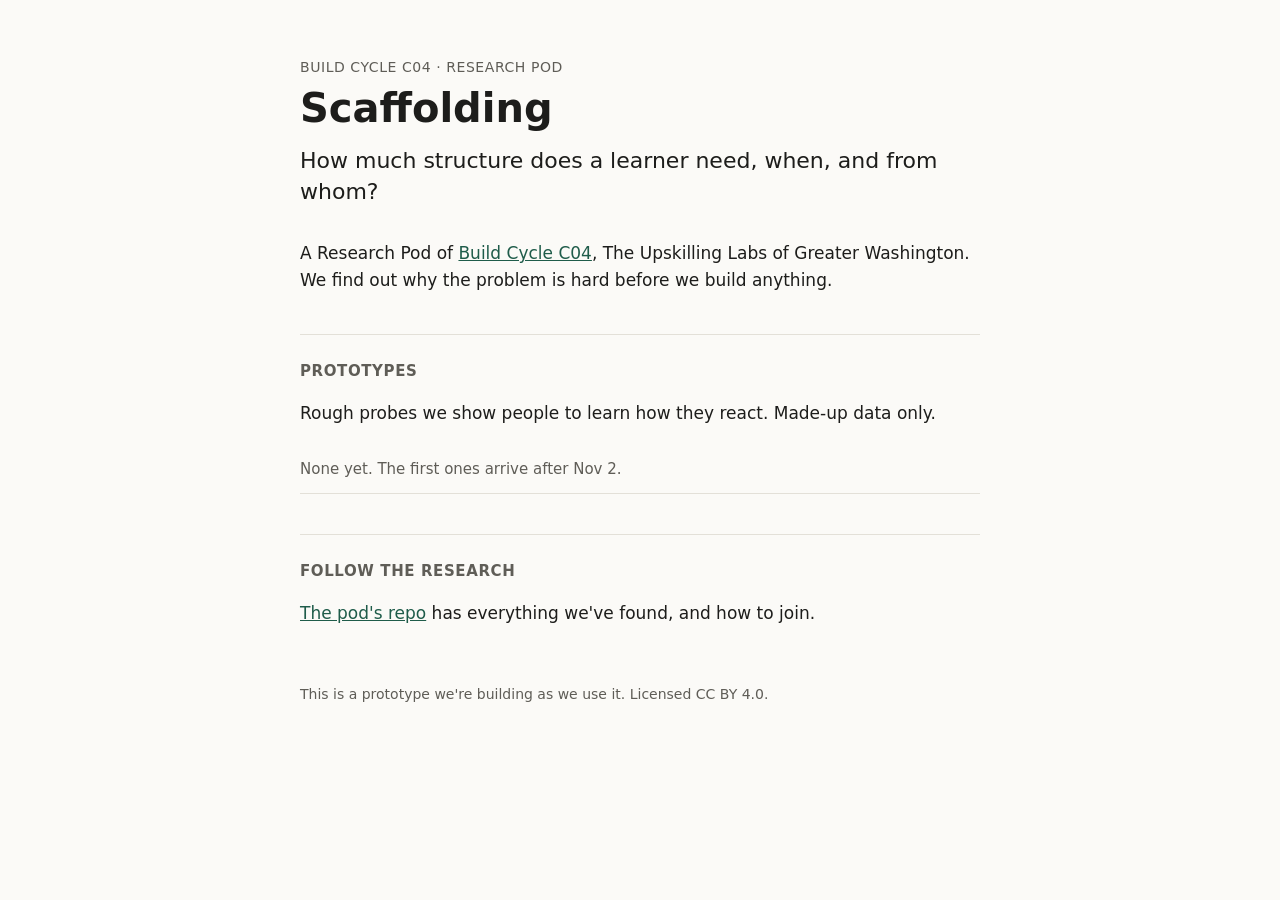
==== index.html @ d533a897 "Pod website and Vercel config Co-Authored-By: Claude Opus 5.5 <noreply@anthropic.com> Claude-Session" ====
<!doctype html>
<html lang="en">
<head>
<meta charset="utf-8">
<meta name="viewport" content="width=device-width, initial-scale=1">
<title>Scaffolding · Build Cycle C04</title>
<meta name="description" content="Scaffolding, a Research Pod in Build Cycle C04 of The Upskilling Labs of Greater Washington.">
<style>
  :root { --bg:#fbfaf7; --ink:#1d1d1b; --muted:#5f5d57; --line:#e3e0d8; --accent:#1f5c4a; }
  @media (prefers-color-scheme: dark) { :root { --bg:#141412; --ink:#efede7; --muted:#a8a59c; --line:#2c2b27; --accent:#7cc4a8; } }
  * { box-sizing:border-box; }
  body { margin:0; background:var(--bg); color:var(--ink); font:17px/1.6 system-ui,-apple-system,"Segoe UI",sans-serif; }
  main { max-width:720px; margin:0 auto; padding:56px 20px 80px; }
  .eyebrow { color:var(--muted); font-size:14px; letter-spacing:.04em; text-transform:uppercase; margin:0 0 8px; }
  h1 { font-size:40px; line-height:1.1; margin:0 0 16px; }
  .question { font-size:22px; line-height:1.4; margin:0 0 32px; }
  h2 { font-size:15px; text-transform:uppercase; letter-spacing:.04em; color:var(--muted); border-top:1px solid var(--line); padding-top:24px; margin:40px 0 12px; }
  ul { list-style:none; padding:0; margin:0; }
  li { padding:12px 0; border-bottom:1px solid var(--line); }
  a { color:var(--accent); }
  .meta { display:block; color:var(--muted); font-size:15px; }
  footer { margin-top:56px; color:var(--muted); font-size:14px; }
</style>
</head>
<body>
<main>
  <p class="eyebrow">Build Cycle C04 · Research Pod</p>
  <h1>Scaffolding</h1>
  <p class="question">How much structure does a learner need, when, and from whom?</p>

  <p>A Research Pod of <a href="https://github.com/wash-TheUpskillingLabs/c04">Build Cycle C04</a>, The Upskilling Labs of Greater Washington. We find out why the problem is hard before we build anything.</p>

  <h2>Prototypes</h2>
  <p>Rough probes we show people to learn how they react. Made-up data only.</p>
  <ul id="prototypes">
    <!-- PROTOTYPES: one <li> per prototype, newest first. Format:
    <li><a href="/prototypes/shortname/">Prototype name</a><span class="meta">The one question it tests</span></li>
    -->
    <li class="meta">None yet. The first ones arrive after Nov 2.</li>
  </ul>

  <h2>Follow the research</h2>
  <p><a href="https://github.com/wash-TheUpskillingLabs/c04-scaffolding">The pod's repo</a> has everything we've found, and how to join.</p>

  <footer>This is a prototype we're building as we use it. Licensed CC BY 4.0.</footer>
</main>
</body>
</html>
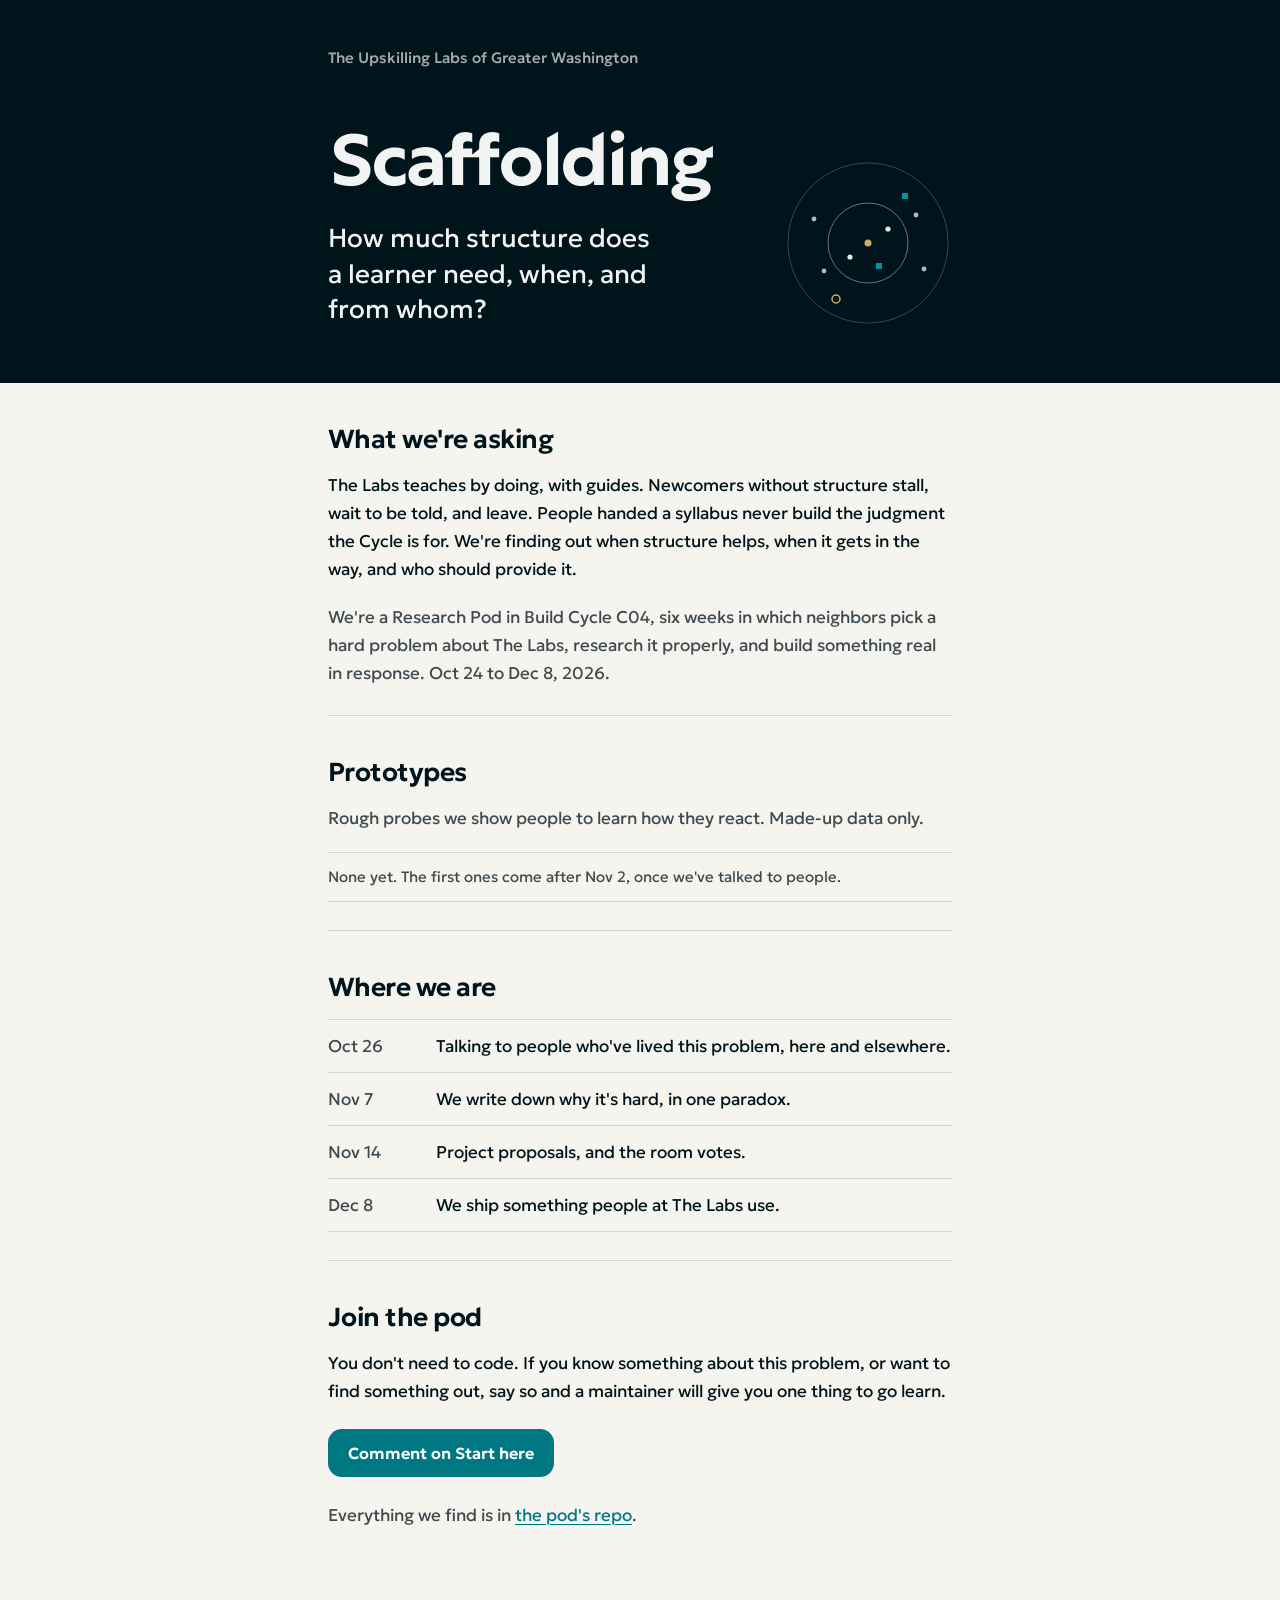
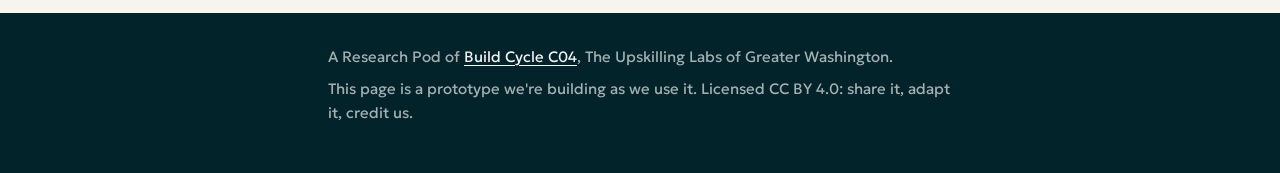
==== commit 8334753b: "Pod page in The Labs' design system Co-Authored-By: Claude Fable 5.1 <noreply@anthropic.com> Claude-" ====
--- a/index.html
+++ b/index.html
@@ -3,46 +3,134 @@
 <head>
 <meta charset="utf-8">
 <meta name="viewport" content="width=device-width, initial-scale=1">
-<title>Scaffolding · Build Cycle C04</title>
-<meta name="description" content="Scaffolding, a Research Pod in Build Cycle C04 of The Upskilling Labs of Greater Washington.">
+<title>Scaffolding</title>
+<meta name="description" content="Scaffolding: a Research Pod in Build Cycle C04, The Upskilling Labs of Greater Washington. How much structure does a learner need, when, and from whom?">
+<link rel="preconnect" href="https://fonts.googleapis.com">
+<link rel="preconnect" href="https://fonts.gstatic.com" crossorigin>
+<link href="https://fonts.googleapis.com/css2?family=Geologica:wght,SHRP@300..800,0..100&display=swap" rel="stylesheet">
 <style>
-  :root { --bg:#fbfaf7; --ink:#1d1d1b; --muted:#5f5d57; --line:#e3e0d8; --accent:#1f5c4a; }
-  @media (prefers-color-scheme: dark) { :root { --bg:#141412; --ink:#efede7; --muted:#a8a59c; --line:#2c2b27; --accent:#7cc4a8; } }
-  * { box-sizing:border-box; }
-  body { margin:0; background:var(--bg); color:var(--ink); font:17px/1.6 system-ui,-apple-system,"Segoe UI",sans-serif; }
-  main { max-width:720px; margin:0 auto; padding:56px 20px 80px; }
-  .eyebrow { color:var(--muted); font-size:14px; letter-spacing:.04em; text-transform:uppercase; margin:0 0 8px; }
-  h1 { font-size:40px; line-height:1.1; margin:0 0 16px; }
-  .question { font-size:22px; line-height:1.4; margin:0 0 32px; }
-  h2 { font-size:15px; text-transform:uppercase; letter-spacing:.04em; color:var(--muted); border-top:1px solid var(--line); padding-top:24px; margin:40px 0 12px; }
-  ul { list-style:none; padding:0; margin:0; }
-  li { padding:12px 0; border-bottom:1px solid var(--line); }
-  a { color:var(--accent); }
-  .meta { display:block; color:var(--muted); font-size:15px; }
-  footer { margin-top:56px; color:var(--muted); font-size:14px; }
+/* The Labs' design rules, as the brand states them.
+   Tokens: ink #00141b, navy #03232a, forest #005f68, teal #0094a0 (focus and accents only),
+   teal-deep #007882 (links and actions on light), paper #f6f4ef (the only light page background),
+   gold #cfab67 (the regional metal; the one thing to notice), red #e11d2a (reserved for "Join The Labs").
+   One radius, 14px, on every rectangular container. No pills. Genuine circles only for dots. A 4px baseline.
+   Geologica throughout; display sizes use the SHRP axis on dark. Text is tinted from the ground, never neutral grey.
+   Structure comes from spacing and hairline rules. Lists are lists, not card grids.
+   Don't: all-caps eyebrows, meta strings joined with middle dots, arrows appended to links,
+   gradient text, glow blobs, coloured left borders, 01/02/03 numbering, fade-up reveals.
+   Voice: the friend who went first. Dry, specific, generous. Names and dates, never adjectives. */
+:root {
+  --ink:#00141b; --navy:#03232a; --forest:#005f68; --teal:#0094a0; --teal-deep:#007882;
+  --paper:#f6f4ef; --gold:#cfab67; --red:#e11d2a;
+  --on-paper:#00141b; --on-paper-2:#3d4a4f; --rule:rgba(0,20,27,.14);
+  --on-dark:rgba(255,255,255,.95); --on-dark-2:rgba(255,255,255,.64); --rule-dark:rgba(255,255,255,.16);
+  --r:14px; --max:720px; --g:clamp(16px,5vw,48px);
+  --font:"Geologica",ui-sans-serif,system-ui,-apple-system,"Segoe UI",Roboto,sans-serif;
+}
+* { box-sizing:border-box; }
+html { background:var(--paper); }
+body { margin:0; font-family:var(--font); font-size:17px; line-height:28px; color:var(--on-paper); background:var(--paper); -webkit-font-smoothing:antialiased; font-synthesis:none; }
+a { color:var(--teal-deep); text-decoration-thickness:1px; text-underline-offset:3px; }
+a:focus-visible, button:focus-visible { outline:2px solid var(--teal); outline-offset:3px; }
+.wrap { max-width:var(--max); margin:0 auto; padding:0 var(--g); }
+
+.cover { background:var(--ink); color:var(--on-dark); padding:48px 0 56px; }
+.lockup { font-size:15px; line-height:20px; font-weight:500; color:var(--on-dark-2); margin:0 0 56px; }
+.cover h1 { font-size:clamp(44px,8vw,72px); line-height:1.02; font-weight:640; letter-spacing:-.03em; font-variation-settings:"SHRP" 100; margin:0 0 24px; text-wrap:balance; }
+.cover .q { font-size:clamp(21px,3vw,26px); line-height:1.35; font-weight:400; color:var(--on-dark); margin:0; max-width:34ch; text-wrap:pretty; }
+.cover .mark { display:block; width:168px; height:168px; margin:40px 0 0; }
+@media (min-width:900px) {
+  .cover .wrap { display:grid; grid-template-columns:1fr 168px; column-gap:48px; align-items:end; }
+  .cover .lockup { grid-column:1 / -1; }
+  .cover .mark { margin:0; }
+}
+
+main section { padding:40px 0 8px; border-bottom:1px solid var(--rule); }
+main section:last-of-type { border-bottom:0; }
+h2 { font-size:26px; line-height:32px; font-weight:600; letter-spacing:-.02em; font-variation-settings:"SHRP" 60; margin:0 0 16px; text-wrap:balance; }
+p { margin:0 0 20px; color:var(--on-paper); text-wrap:pretty; }
+p.quiet { color:var(--on-paper-2); }
+ul { list-style:none; margin:0 0 20px; padding:0; }
+ul li { padding:12px 0; border-top:1px solid var(--rule); }
+ul li:last-child { border-bottom:1px solid var(--rule); }
+li .meta { display:block; color:var(--on-paper-2); font-size:15px; line-height:24px; }
+li time { display:inline-block; min-width:9ch; color:var(--on-paper-2); }
+.btn { display:inline-block; background:var(--teal-deep); color:#fff; text-decoration:none; font-weight:600; font-size:16px; line-height:24px; padding:12px 20px; border-radius:var(--r); margin:4px 0 24px; }
+.btn:hover { background:#00868f; }
+
+footer { background:var(--navy); color:var(--on-dark-2); font-size:15px; line-height:24px; padding:32px 0 40px; margin-top:56px; }
+footer a { color:var(--on-dark); }
+footer p { color:inherit; margin:0 0 8px; }
+@media (prefers-reduced-motion: no-preference) { a, .btn { transition:background .15s cubic-bezier(.32,.72,0,1), color .15s cubic-bezier(.32,.72,0,1); } }
 </style>
 </head>
 <body>
-<main>
-  <p class="eyebrow">Build Cycle C04 · Research Pod</p>
-  <h1>Scaffolding</h1>
-  <p class="question">How much structure does a learner need, when, and from whom?</p>
+<header class="cover">
+  <div class="wrap">
+    <p class="lockup">The Upskilling Labs of Greater Washington</p>
+    <div>
+      <h1>Scaffolding</h1>
+      <p class="q">How much structure does a learner need, when, and from whom?</p>
+    </div>
+    <!-- Two circles: context (inner) and field (outer), drawn in the world's marks: people as dots, places as squares, knowledge as rings. Gold is the one thing to notice. -->
+    <svg class="mark" viewBox="0 0 168 168" aria-hidden="true">
+      <circle cx="84" cy="84" r="80" fill="none" stroke="rgba(255,255,255,.22)" stroke-width="1"/>
+      <circle cx="84" cy="84" r="40" fill="none" stroke="rgba(255,255,255,.4)" stroke-width="1"/>
+      <circle cx="84" cy="84" r="3.5" fill="#cfab67"/>
+      <circle cx="104" cy="70" r="2.6" fill="rgba(255,255,255,.9)"/>
+      <circle cx="66" cy="98" r="2.6" fill="rgba(255,255,255,.9)"/>
+      <rect x="92" y="104" width="6" height="6" fill="#0094a0"/>
+      <circle cx="30" cy="60" r="2.4" fill="rgba(255,255,255,.7)"/>
+      <circle cx="140" cy="110" r="2.4" fill="rgba(255,255,255,.7)"/>
+      <rect x="118" y="34" width="6" height="6" fill="#0094a0"/>
+      <circle cx="52" cy="140" r="4" fill="none" stroke="#cfab67" stroke-width="1.5"/>
+      <circle cx="132" cy="56" r="2.4" fill="rgba(255,255,255,.7)"/>
+      <circle cx="40" cy="112" r="2.4" fill="rgba(255,255,255,.7)"/>
+    </svg>
+  </div>
+</header>
 
-  <p>A Research Pod of <a href="https://github.com/wash-TheUpskillingLabs/c04">Build Cycle C04</a>, The Upskilling Labs of Greater Washington. We find out why the problem is hard before we build anything.</p>
+<main class="wrap">
+  <section>
+    <h2>What we're asking</h2>
+    <p>The Labs teaches by doing, with guides. Newcomers without structure stall, wait to be told, and leave. People handed a syllabus never build the judgment the Cycle is for. We're finding out when structure helps, when it gets in the way, and who should provide it.</p>
+    <p class="quiet">We're a Research Pod in Build Cycle C04, six weeks in which neighbors pick a hard problem about The Labs, research it properly, and build something real in response. Oct 24 to Dec 8, 2026.</p>
+  </section>
 
-  <h2>Prototypes</h2>
-  <p>Rough probes we show people to learn how they react. Made-up data only.</p>
-  <ul id="prototypes">
-    <!-- PROTOTYPES: one <li> per prototype, newest first. Format:
-    <li><a href="/prototypes/shortname/">Prototype name</a><span class="meta">The one question it tests</span></li>
-    -->
-    <li class="meta">None yet. The first ones arrive after Nov 2.</li>
-  </ul>
+  <section>
+    <h2>Prototypes</h2>
+    <p class="quiet">Rough probes we show people to learn how they react. Made-up data only.</p>
+    <ul id="prototypes">
+      <!-- PROTOTYPES: one <li> per prototype, newest first. Format:
+      <li><a href="/prototypes/shortname/">Prototype name</a><span class="meta">The one question it tests. Shown to three people, Nov 9.</span></li>
+      -->
+      <li><span class="meta">None yet. The first ones come after Nov 2, once we've talked to people.</span></li>
+    </ul>
+  </section>
 
-  <h2>Follow the research</h2>
-  <p><a href="https://github.com/wash-TheUpskillingLabs/c04-scaffolding">The pod's repo</a> has everything we've found, and how to join.</p>
+  <section>
+    <h2>Where we are</h2>
+    <ul>
+      <li><time>Oct 26</time>Talking to people who've lived this problem, here and elsewhere.</li>
+      <li><time>Nov 7</time>We write down why it's hard, in one paradox.</li>
+      <li><time>Nov 14</time>Project proposals, and the room votes.</li>
+      <li><time>Dec 8</time>We ship something people at The Labs use.</li>
+    </ul>
+  </section>
 
-  <footer>This is a prototype we're building as we use it. Licensed CC BY 4.0.</footer>
+  <section>
+    <h2>Join the pod</h2>
+    <p>You don't need to code. If you know something about this problem, or want to find something out, say so and a maintainer will give you one thing to go learn.</p>
+    <a class="btn" href="https://github.com/wash-TheUpskillingLabs/c04-scaffolding/issues/1">Comment on Start here</a>
+    <p class="quiet">Everything we find is in <a href="https://github.com/wash-TheUpskillingLabs/c04-scaffolding">the pod's repo</a>.</p>
+  </section>
 </main>
+
+<footer>
+  <div class="wrap">
+    <p>A Research Pod of <a href="https://github.com/wash-TheUpskillingLabs/c04">Build Cycle C04</a>, The Upskilling Labs of Greater Washington.</p>
+    <p>This page is a prototype we're building as we use it. Licensed CC BY 4.0: share it, adapt it, credit us.</p>
+  </div>
+</footer>
 </body>
 </html>
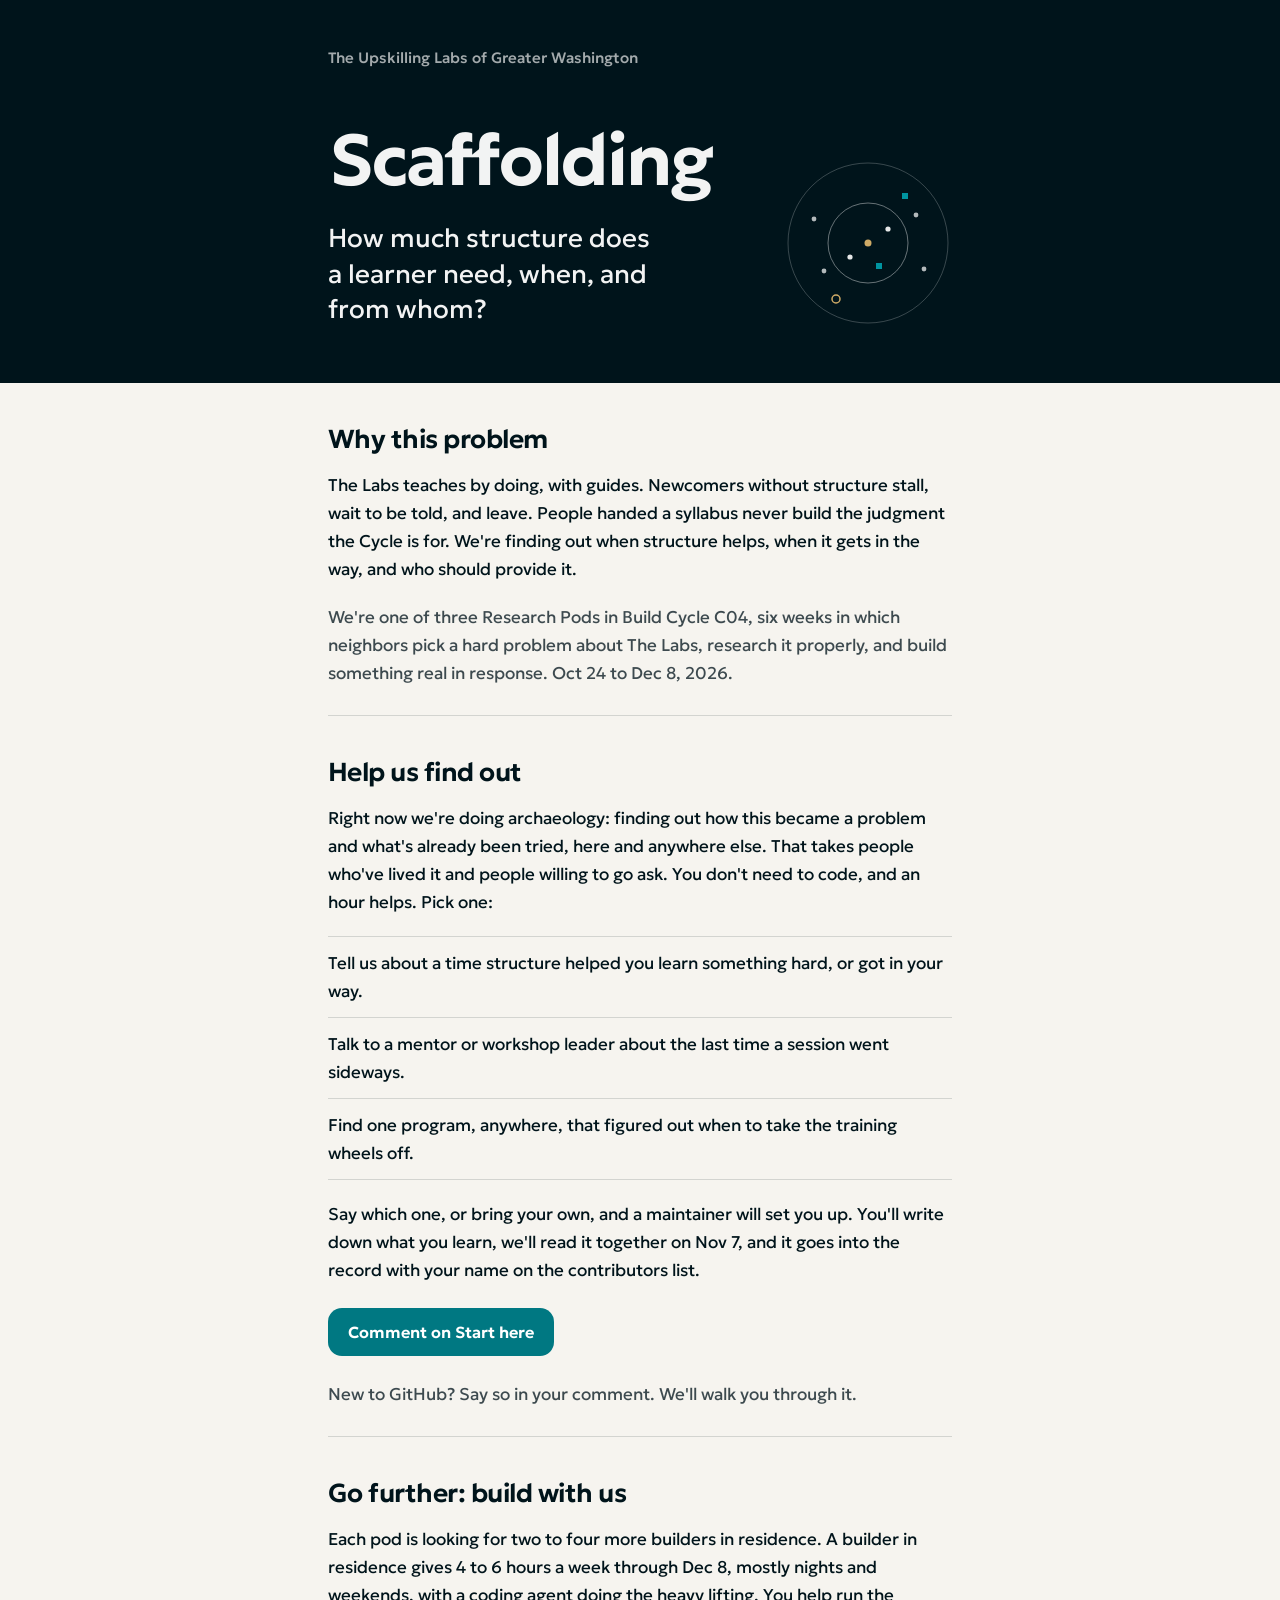
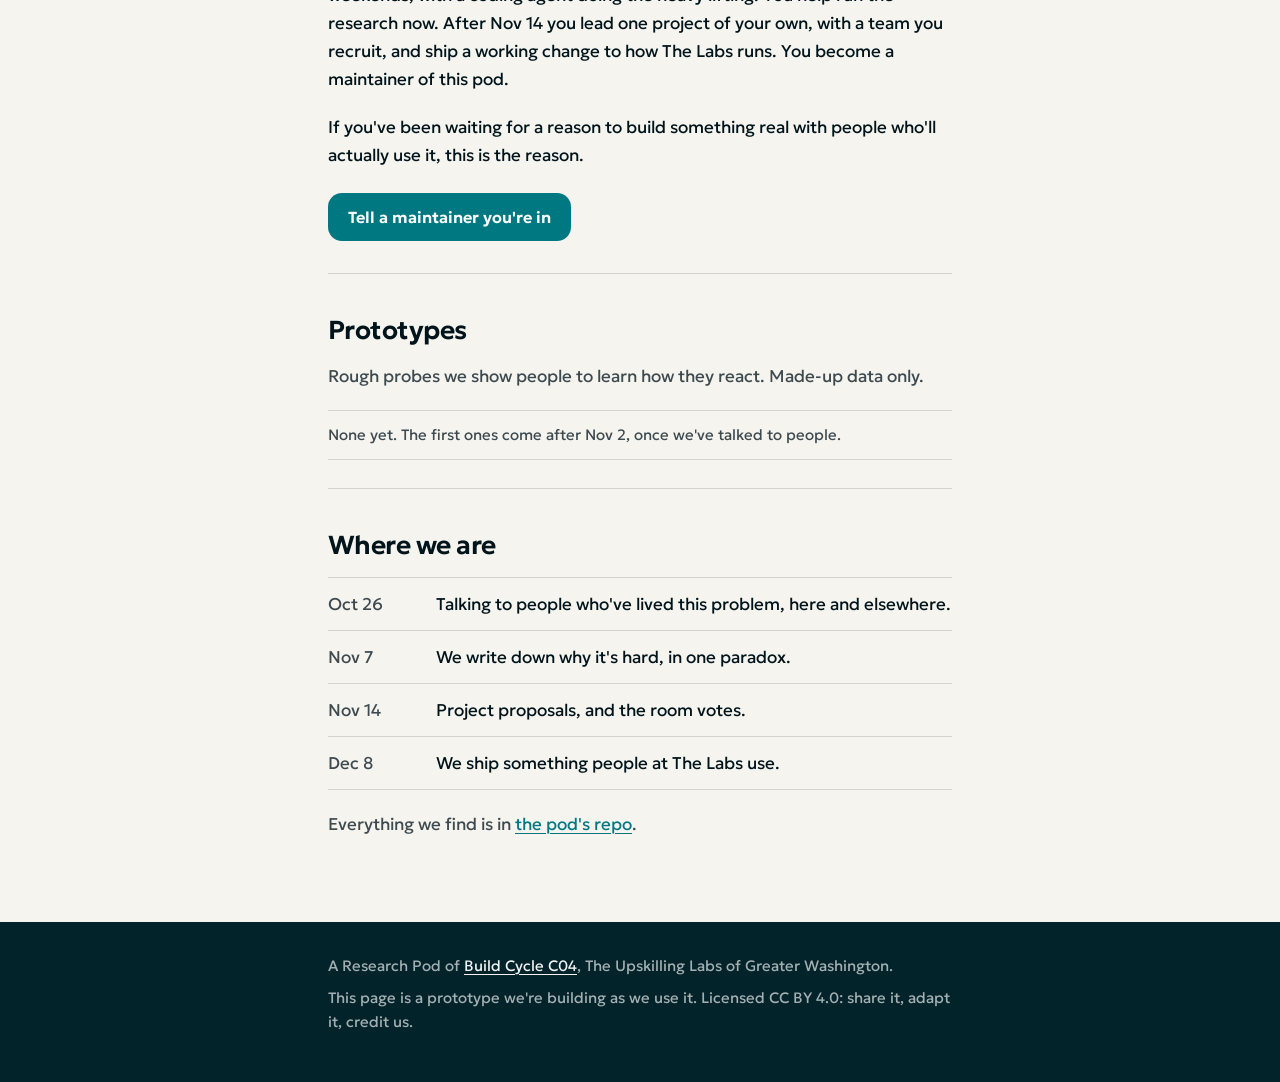
==== commit b964373a: "Pod page recruits contributors, then builders in residence Co-Authored-By: Claude Fable 5.1 <noreply" ====
--- a/index.html
+++ b/index.html
@@ -92,9 +92,30 @@
 
 <main class="wrap">
   <section>
-    <h2>What we're asking</h2>
+    <h2>Why this problem</h2>
     <p>The Labs teaches by doing, with guides. Newcomers without structure stall, wait to be told, and leave. People handed a syllabus never build the judgment the Cycle is for. We're finding out when structure helps, when it gets in the way, and who should provide it.</p>
-    <p class="quiet">We're a Research Pod in Build Cycle C04, six weeks in which neighbors pick a hard problem about The Labs, research it properly, and build something real in response. Oct 24 to Dec 8, 2026.</p>
+    <!-- MAINTAINER: replace the paragraph above with your own explainer. What you saw on sensemaking day, who it affects, why it matters. Your words, not ours. -->
+    <p class="quiet">We're one of three Research Pods in Build Cycle C04, six weeks in which neighbors pick a hard problem about The Labs, research it properly, and build something real in response. Oct 24 to Dec 8, 2026.</p>
+  </section>
+
+  <section>
+    <h2>Help us find out</h2>
+    <p>Right now we're doing archaeology: finding out how this became a problem and what's already been tried, here and anywhere else. That takes people who've lived it and people willing to go ask. You don't need to code, and an hour helps. Pick one:</p>
+    <ul>
+      <li>Tell us about a time structure helped you learn something hard, or got in your way.</li>
+      <li>Talk to a mentor or workshop leader about the last time a session went sideways.</li>
+      <li>Find one program, anywhere, that figured out when to take the training wheels off.</li>
+    </ul>
+    <p>Say which one, or bring your own, and a maintainer will set you up. You'll write down what you learn, we'll read it together on Nov 7, and it goes into the record with your name on the contributors list.</p>
+    <a class="btn" href="https://github.com/wash-TheUpskillingLabs/c04-scaffolding/issues/1">Comment on Start here</a>
+    <p class="quiet">New to GitHub? Say so in your comment. We'll walk you through it.</p>
+  </section>
+
+  <section>
+    <h2>Go further: build with us</h2>
+    <p>Each pod is looking for two to four more builders in residence. A builder in residence gives 4 to 6 hours a week through Dec 8, mostly nights and weekends, with a coding agent doing the heavy lifting. You help run the research now. After Nov 14 you lead one project of your own, with a team you recruit, and ship a working change to how The Labs runs. You become a maintainer of this pod.</p>
+    <p>If you've been waiting for a reason to build something real with people who'll actually use it, this is the reason.</p>
+    <a class="btn" href="https://github.com/wash-TheUpskillingLabs/c04-scaffolding/issues/1">Tell a maintainer you're in</a>
   </section>
 
   <section>
@@ -116,12 +137,6 @@
       <li><time>Nov 14</time>Project proposals, and the room votes.</li>
       <li><time>Dec 8</time>We ship something people at The Labs use.</li>
     </ul>
-  </section>
-
-  <section>
-    <h2>Join the pod</h2>
-    <p>You don't need to code. If you know something about this problem, or want to find something out, say so and a maintainer will give you one thing to go learn.</p>
-    <a class="btn" href="https://github.com/wash-TheUpskillingLabs/c04-scaffolding/issues/1">Comment on Start here</a>
     <p class="quiet">Everything we find is in <a href="https://github.com/wash-TheUpskillingLabs/c04-scaffolding">the pod's repo</a>.</p>
   </section>
 </main>
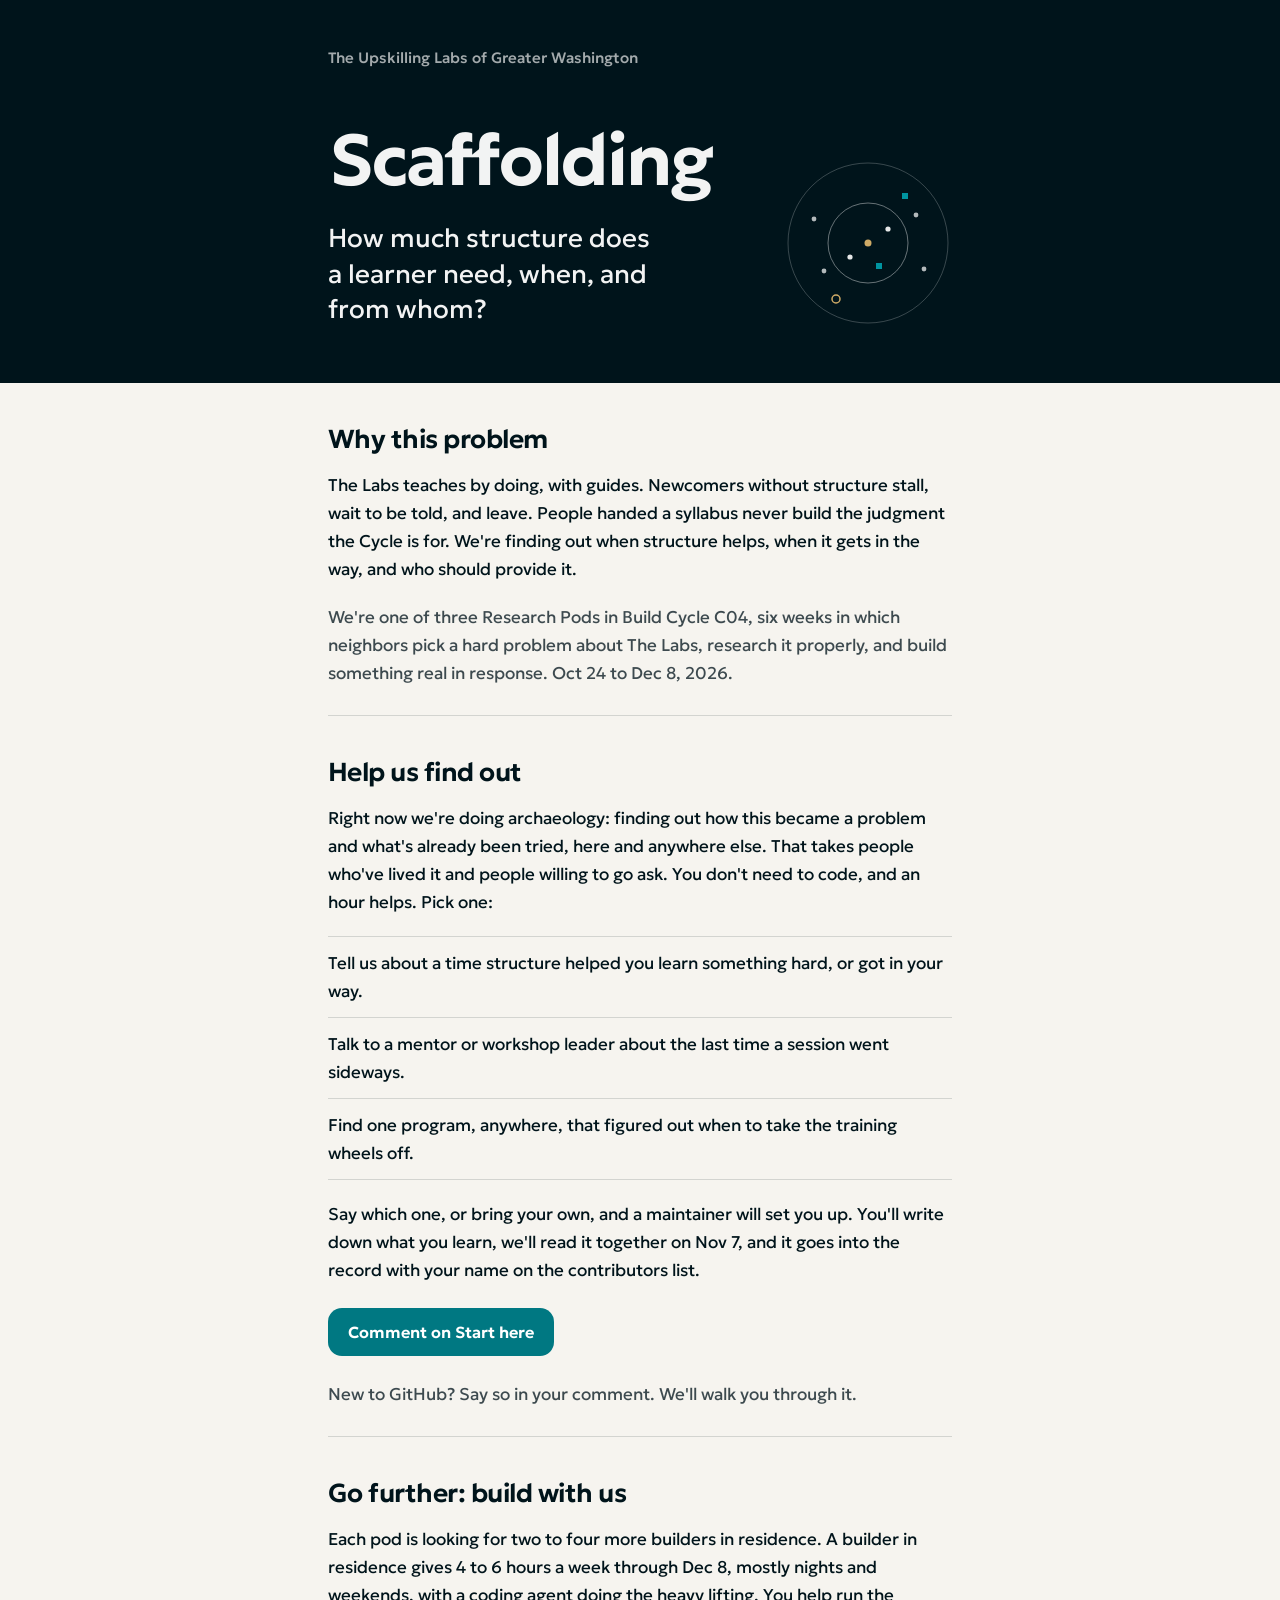
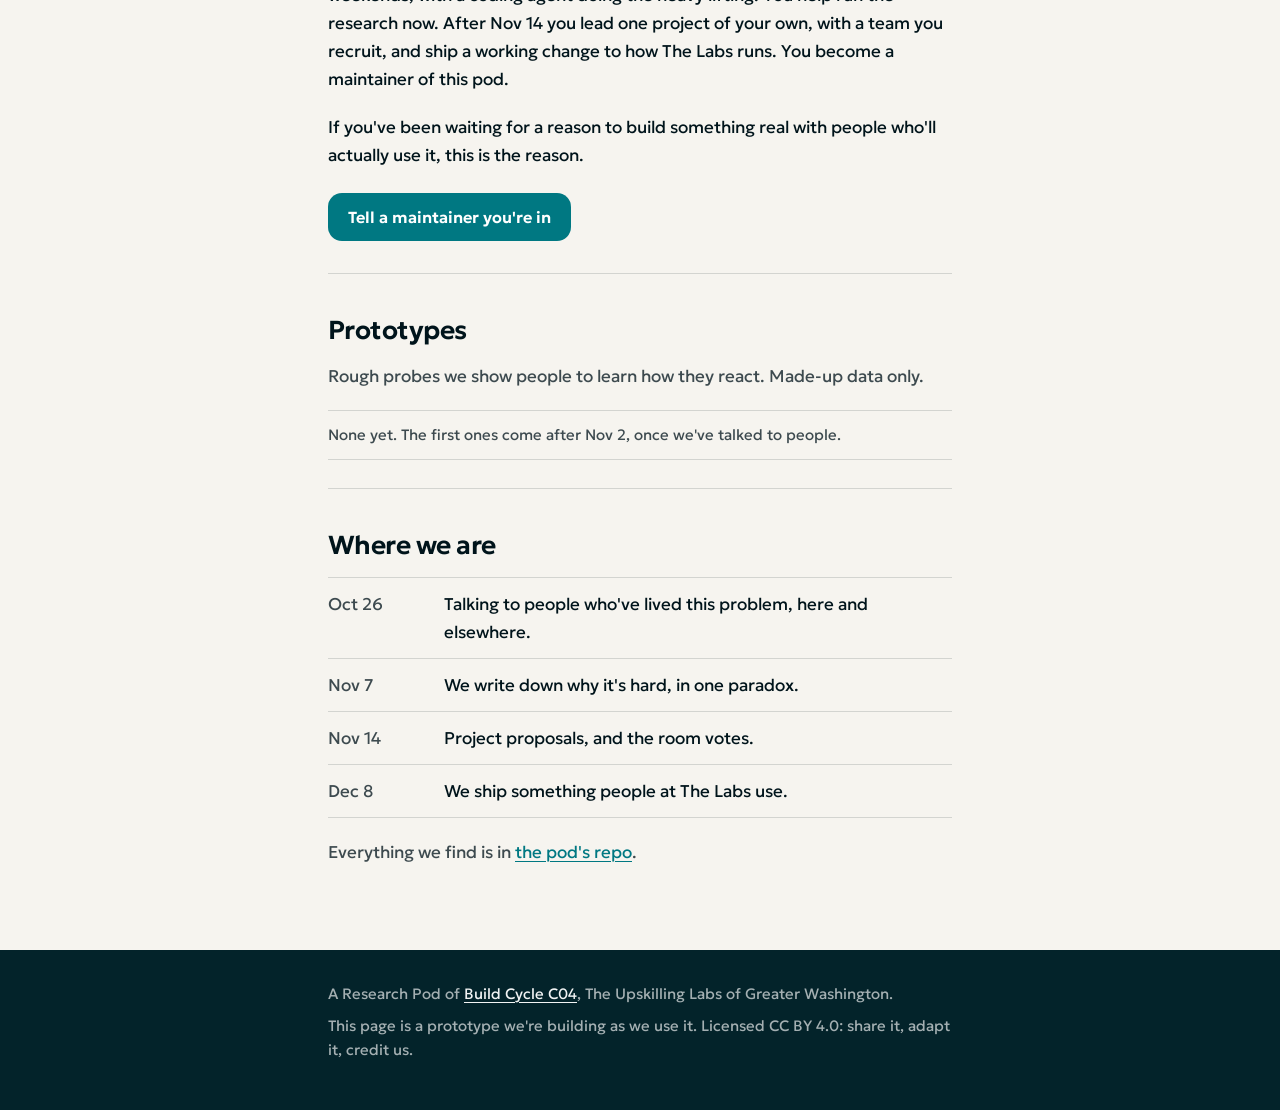
==== commit 680de120: "Dates align Co-Authored-By: Claude Fable 5.1 <noreply@anthropic.com> Claude-Session: https://claude." ====
--- a/index.html
+++ b/index.html
@@ -54,7 +54,8 @@
 ul li { padding:12px 0; border-top:1px solid var(--rule); }
 ul li:last-child { border-bottom:1px solid var(--rule); }
 li .meta { display:block; color:var(--on-paper-2); font-size:15px; line-height:24px; }
-li time { display:inline-block; min-width:9ch; color:var(--on-paper-2); }
+li.when { display:grid; grid-template-columns:9ch 1fr; column-gap:8px; }
+li time { color:var(--on-paper-2); }
 .btn { display:inline-block; background:var(--teal-deep); color:#fff; text-decoration:none; font-weight:600; font-size:16px; line-height:24px; padding:12px 20px; border-radius:var(--r); margin:4px 0 24px; }
 .btn:hover { background:#00868f; }
 
@@ -132,10 +133,10 @@
   <section>
     <h2>Where we are</h2>
     <ul>
-      <li><time>Oct 26</time>Talking to people who've lived this problem, here and elsewhere.</li>
-      <li><time>Nov 7</time>We write down why it's hard, in one paradox.</li>
-      <li><time>Nov 14</time>Project proposals, and the room votes.</li>
-      <li><time>Dec 8</time>We ship something people at The Labs use.</li>
+      <li class="when"><time>Oct 26</time>Talking to people who've lived this problem, here and elsewhere.</li>
+      <li class="when"><time>Nov 7</time>We write down why it's hard, in one paradox.</li>
+      <li class="when"><time>Nov 14</time>Project proposals, and the room votes.</li>
+      <li class="when"><time>Dec 8</time>We ship something people at The Labs use.</li>
     </ul>
     <p class="quiet">Everything we find is in <a href="https://github.com/wash-TheUpskillingLabs/c04-scaffolding">the pod's repo</a>.</p>
   </section>
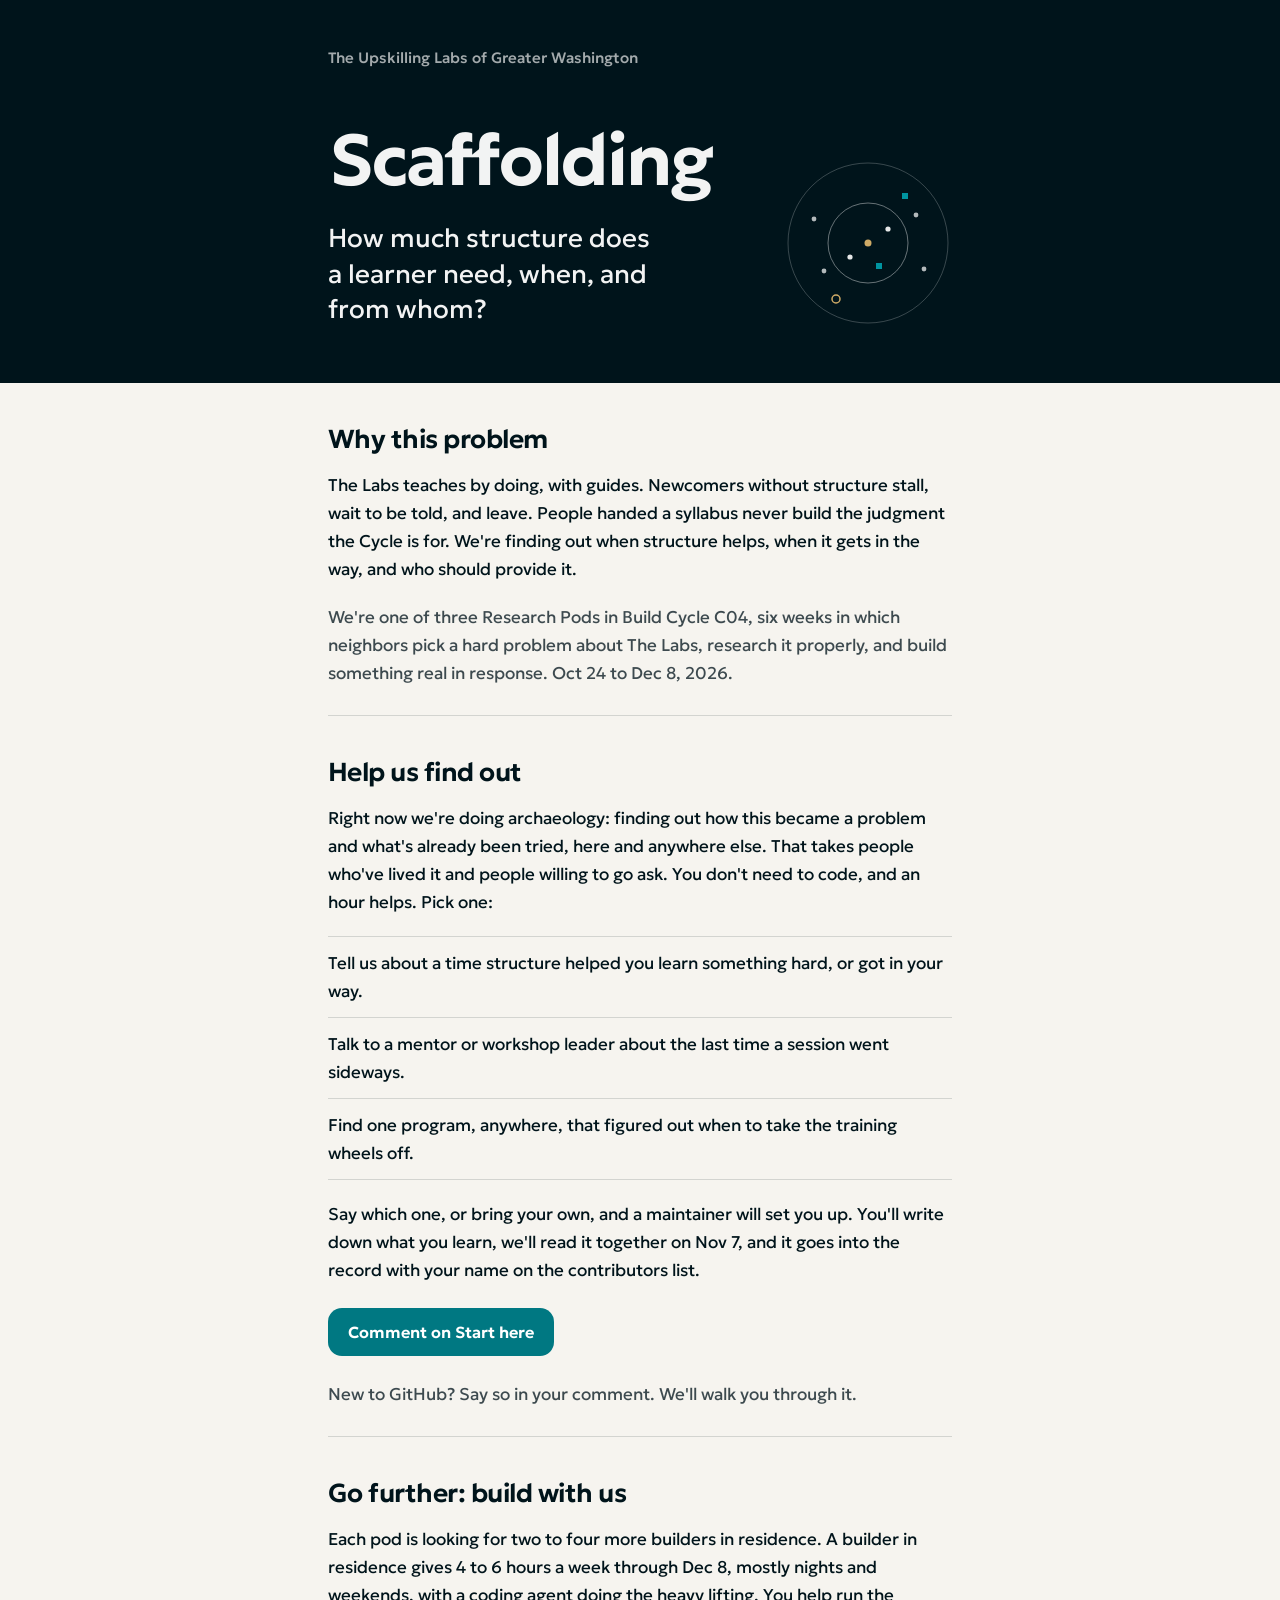
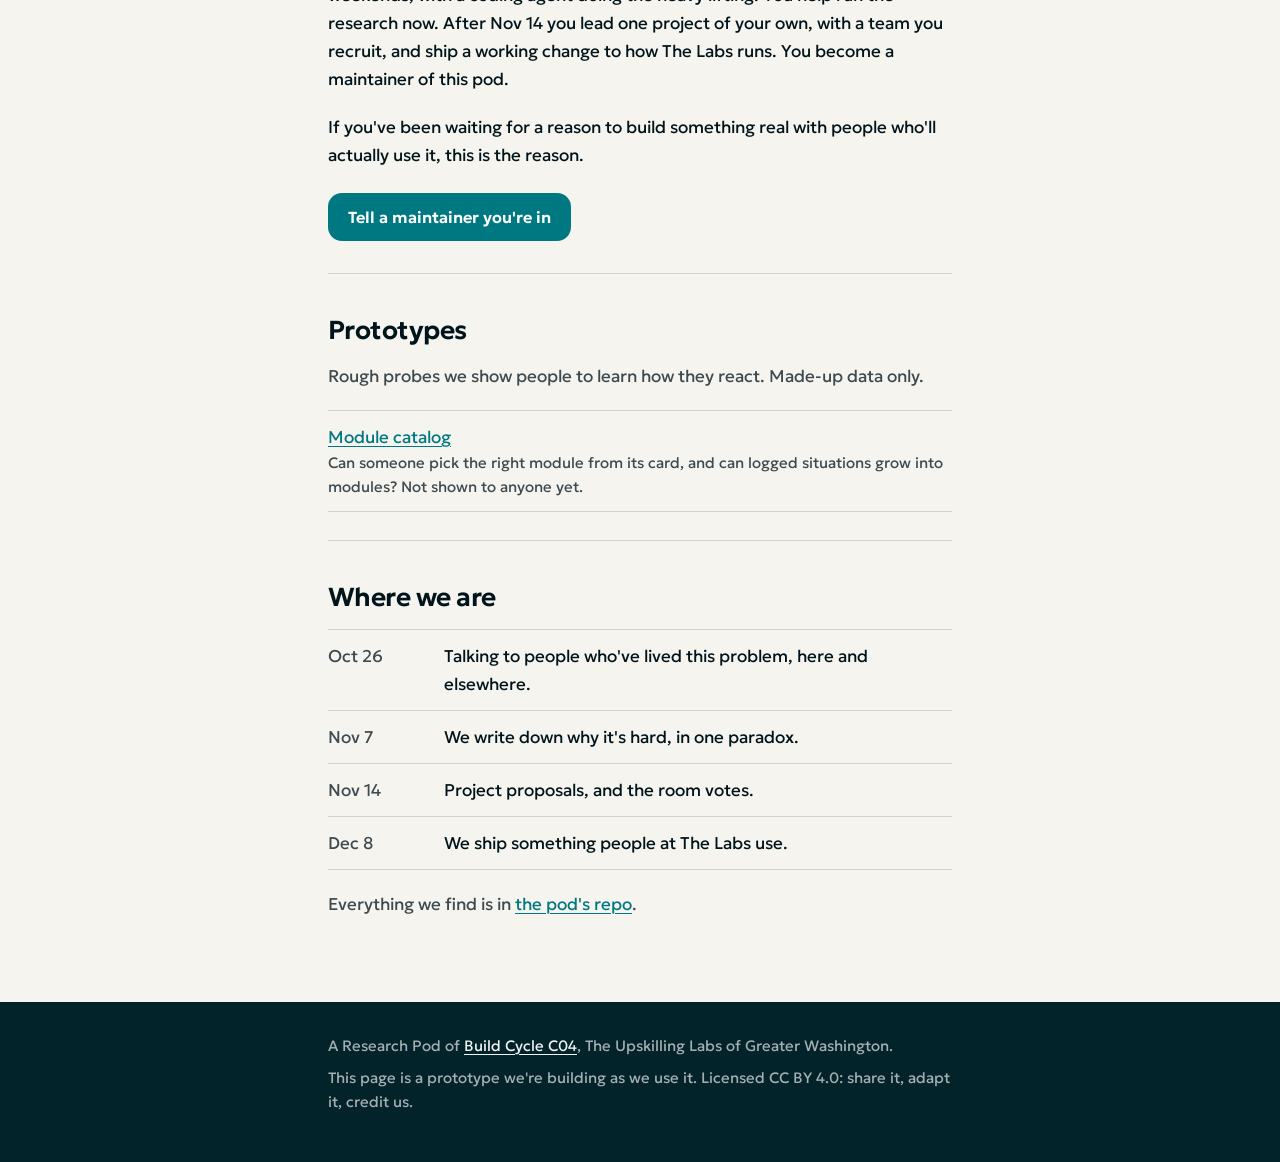
==== commit 266edaed: "Prototype: bottom-up module catalog Situation logs (the problem, what worked) seed modules; each mod" ====
--- a/index.html
+++ b/index.html
@@ -126,7 +126,7 @@
       <!-- PROTOTYPES: one <li> per prototype, newest first. Format:
       <li><a href="/prototypes/shortname/">Prototype name</a><span class="meta">The one question it tests. Shown to three people, Nov 9.</span></li>
       -->
-      <li><span class="meta">None yet. The first ones come after Nov 2, once we've talked to people.</span></li>
+      <li><a href="/prototypes/module-catalog/">Module catalog</a><span class="meta">Can someone pick the right module from its card, and can logged situations grow into modules? Not shown to anyone yet.</span></li>
     </ul>
   </section>
 
